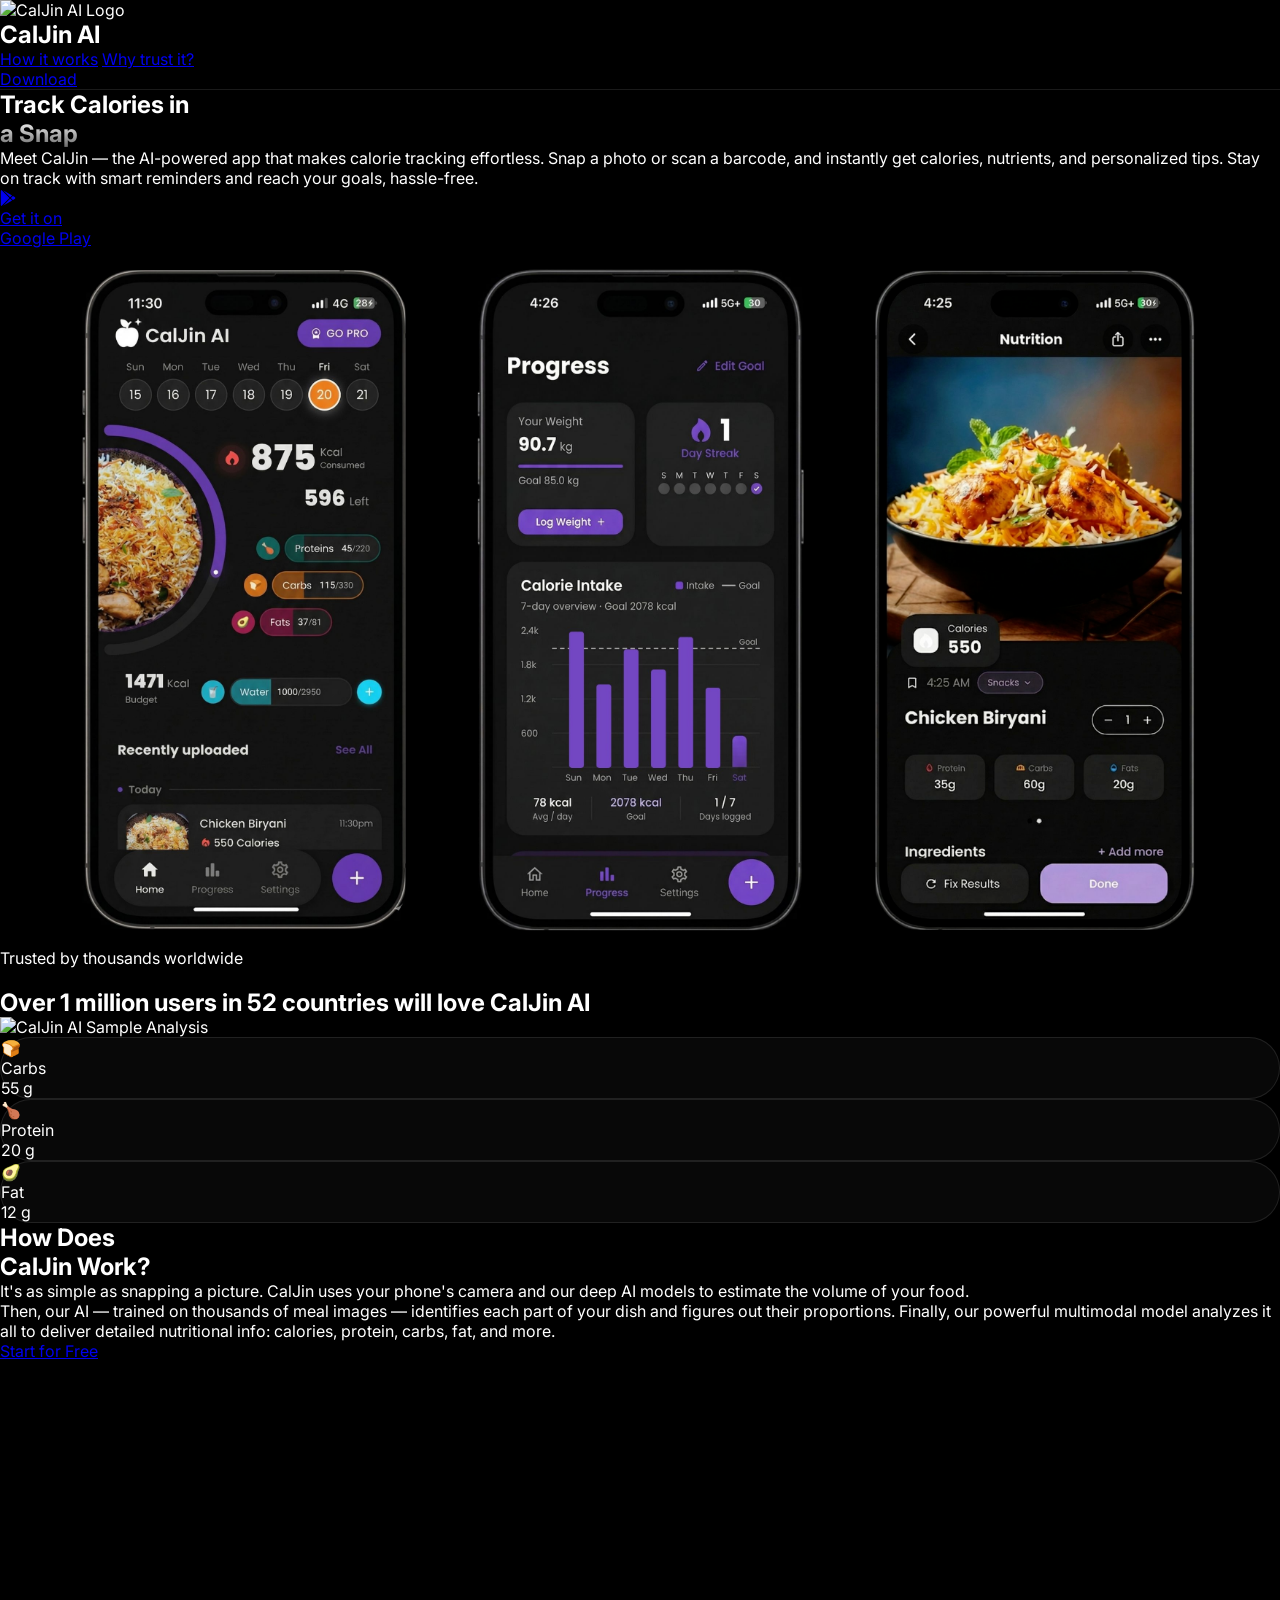
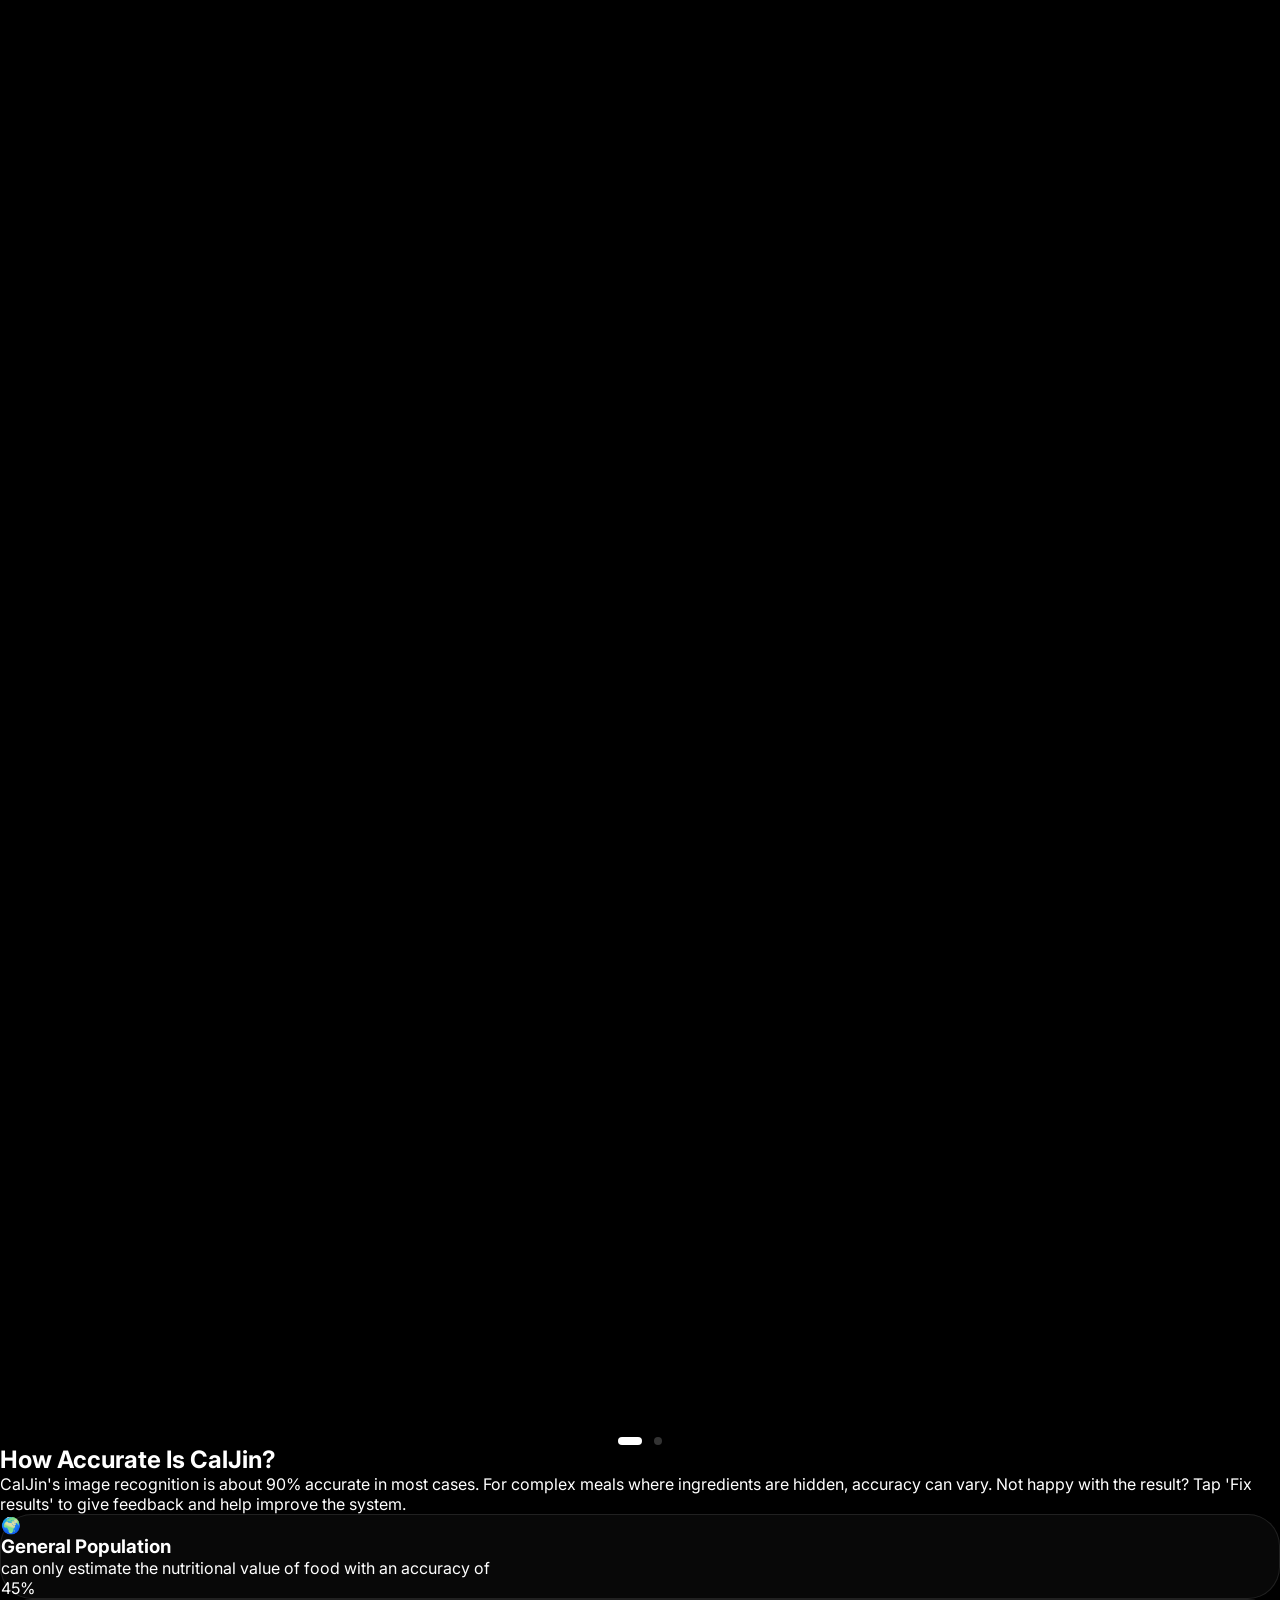
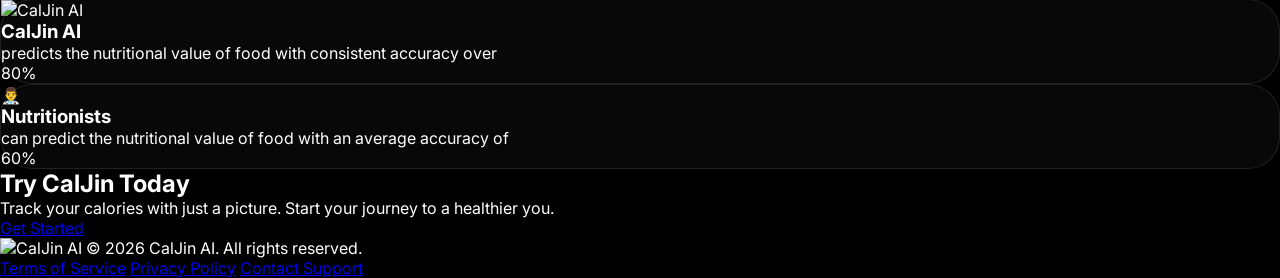
==== index.html @ 2215c96b "Initial commit" ====
<!DOCTYPE html>
<html lang="en" class="scroll-smooth">

<head>
    <meta charset="UTF-8">
    <meta name="viewport" content="width=device-width, initial-scale=1.0">
    <title>CalJin AI - AI Calorie Tracker</title>
    <link rel="icon" type="image/png" href="assets/image/Gemini_Generated_Image_bz4fphbz4fphbz4f.png">
    <meta name="description"
        content="Meet CalJin — the AI-powered app that makes calorie tracking effortless. Snap a photo and instantly get calories, nutrients, and personalized tips.">

    <!-- Tailwind CSS CDN -->
    <script src="https://cdn.tailwindcss.com"></script>

    <!-- Google Fonts: Inter -->
    <link rel="preconnect" href="https://fonts.googleapis.com">
    <link rel="preconnect" href="https://fonts.gstatic.com" crossorigin>
    <link href="https://fonts.googleapis.com/css2?family=Inter:wght@300;400;500;600;700;800&display=swap"
        rel="stylesheet">

    <!-- Custom Styles -->
    <link rel="stylesheet" href="https://cdnjs.cloudflare.com/ajax/libs/font-awesome/6.5.1/css/all.min.css">
    <link rel="stylesheet" href="style.css">

    <script>
        tailwind.config = {
            theme: {
                extend: {
                    colors: {
                        dark: '#000000',
                        premium: '#1a1a1a',
                        accent: '#ffffff',
                    },
                    fontFamily: {
                        sans: ['Inter', 'sans-serif'],
                    },
                }
            }
        }
    </script>
    <script src="assets/js/protection.js"></script>
</head>

<body class="bg-dark text-white font-sans antialiased overflow-x-hidden">

    <!-- Fixed Navbar -->
    <nav class="fixed top-0 left-0 right-0 z-50 transition-all duration-300 glass-nav">
        <div class="max-w-7xl mx-auto px-6 py-4 flex items-center justify-between">
            <!-- Logo Section -->
            <div class="flex items-center gap-3">
                <div class="w-10 h-10 rounded-xl flex items-center justify-center overflow-hidden">
                    <img src="assets/image/Gemini_Generated_Image_bz4fphbz4fphbz4f.png" alt="CalJin AI Logo"
                        class="w-full h-full object-cover">
                </div>
                <div>
                    <h1 class="text-lg font-bold leading-none">CalJin AI</h1>

                </div>
            </div>

            <!-- Nav Links -->
            <div class="hidden md:flex items-center gap-8 text-sm font-medium text-white/70">
                <a href="#how-it-works" class="hover:text-white transition-colors">How it works</a>
                <a href="#accuracy" class="hover:text-white transition-colors">Why trust it?</a>
            </div>

            <!-- CTA -->
            <div>
                <a href="#"
                    class="bg-white text-black px-6 py-2.5 rounded-full text-sm font-semibold hover:scale-105 active:scale-95 transition-all">
                    Download
                </a>
            </div>
        </div>
    </nav>

    <!-- Hero Section -->
    <section class="relative pt-32 pb-20 md:pt-52 md:pb-32 px-6 overflow-hidden">

        <div class="max-w-7xl mx-auto flex flex-col md:flex-row items-center gap-12 md:gap-20">
            <!-- Left Side Content -->
            <div class="flex-1 text-center md:text-left space-y-8">
                <h1 class="text-5xl md:text-7xl font-extrabold tracking-tight leading-[1.1]">
                    Track Calories in <br class="hidden md:block"> <span
                        class="text-white/40 text-transparent-gradient">a Snap</span>
                </h1>
                <p class="text-lg md:text-xl text-white/60 max-w-lg mx-auto md:mx-0 leading-relaxed">
                    Meet CalJin — the AI-powered app that makes calorie tracking effortless. Snap a photo or scan a
                    barcode, and instantly get calories, nutrients, and personalized tips. Stay on track with smart
                    reminders and reach your goals, hassle-free.
                </p>

                <!-- Store Button -->
                <div class="flex items-center gap-6 justify-center md:justify-start pt-4">
                    <!-- Store Button -->
                    <a href="#"
                        class="flex items-center gap-4 bg-black border border-white/20 px-8 py-4 rounded-2xl hover:bg-white/10 transition-all group shadow-lg hover:shadow-white/5 active:scale-95">
                        <i class="fa-brands fa-google-play text-4xl group-hover:scale-110 transition-transform"></i>
                        <div class="text-left">
                            <p class="text-[10px] uppercase tracking-widest leading-none opacity-60 font-bold mb-1">Get
                                it on</p>
                            <p class="text-2xl font-black">Google Play</p>
                        </div>
                    </a>
                </div>
            </div>

            <!-- Right Side Mockup (Slideshow) -->
            <div class="flex-1 relative flex items-center justify-center w-full min-h-[350px] md:min-h-0">
                <div id="hero-slideshow"
                    class="relative z-10 w-full max-w-[320px] md:max-w-[500px] mx-auto hero-mockup-float flex items-center justify-center">
                    <img src="assets/image/1.png" alt="CalJin AI App 1"
                        class="slideshow-img active opacity-100 absolute w-full transition-opacity duration-1000 ease-in-out">
                    <img src="assets/image/2.png" alt="CalJin AI App 2"
                        class="slideshow-img opacity-0 absolute w-full transition-opacity duration-1000 ease-in-out">
                    <img src="assets/image/3.png" alt="CalJin AI App 3"
                        class="slideshow-img opacity-0 absolute w-full transition-opacity duration-1000 ease-in-out">
                </div>
            </div>
        </div>
    </section>

    <!-- Slideshow Control Script -->
    <script>
        document.addEventListener('DOMContentLoaded', () => {
            const images = document.querySelectorAll('.slideshow-img');
            let currentIndex = 0;

            setInterval(() => {
                images[currentIndex].classList.remove('opacity-100');
                images[currentIndex].classList.add('opacity-0');

                currentIndex = (currentIndex + 1) % images.length;

                images[currentIndex].classList.remove('opacity-0');
                images[currentIndex].classList.add('opacity-100');
            }, 4000); // Swaps every 4 seconds
        });
    </script>
    <!-- Social Proof Section -->
    <section class="py-12 bg-black border-t border-b border-white/5 overflow-hidden">
        <div class="max-w-7xl mx-auto px-6 text-center">
            <p class="text-white/40 text-sm font-medium tracking-widest uppercase mb-8">Trusted by thousands worldwide
            </p>

            <!-- User Avatars Row -->
            <div class="flex flex-col items-center gap-6">
                <div class="flex -space-x-4 overflow-hidden justify-center items-center">
                    <img class="inline-block h-12 w-12 rounded-full ring-4 ring-black"
                        src="https://images.unsplash.com/photo-1491528323818-fdd1faba62cc?ixlib=rb-1.2.1&ixid=eyJhcHBfaWQiOjEyMDd9&auto=format&fit=facearea&facepad=2&w=256&h=256&q=80"
                        alt="">
                    <img class="inline-block h-12 w-12 rounded-full ring-4 ring-black"
                        src="https://images.unsplash.com/photo-1550525811-e5869dd03032?ixlib=rb-1.2.1&auto=format&fit=facearea&facepad=2&w=256&h=256&q=80"
                        alt="">
                    <img class="inline-block h-12 w-12 rounded-full ring-4 ring-black"
                        src="https://images.unsplash.com/photo-1500648767791-00dcc994a43e?ixlib=rb-1.2.1&ixid=eyJhcHBfaWQiOjEyMDd9&auto=format&fit=facearea&facepad=2.25&w=256&h=256&q=80"
                        alt="">
                    <img class="inline-block h-12 w-12 rounded-full ring-4 ring-black"
                        src="https://images.unsplash.com/photo-1472099645785-5658abf4ff4e?ixlib=rb-1.2.1&ixid=eyJhcHBfaWQiOjEyMDd9&auto=format&fit=facearea&facepad=2&w=256&h=256&q=80"
                        alt="">
                    <img class="inline-block h-12 w-12 rounded-full ring-4 ring-black"
                        src="https://images.unsplash.com/photo-1517365830460-955ce3ccd263?ixlib=rb-1.2.1&ixid=eyJhcHBfaWQiOjEyMDd9&auto=format&fit=facearea&facepad=2&w=256&h=256&q=80"
                        alt="">
                </div>
                <h2 class="text-2xl md:text-3xl font-light">
                    Over <span class="font-bold text-white">1 million</span> users in 52 countries will love <span
                        class="font-bold">CalJin AI</span>
                </h2>
            </div>
        </div>
    </section>

    <!-- How Does It Work Section -->
    <section id="how-it-works" class="py-24 md:py-40 px-6 overflow-hidden">
        <div class="max-w-7xl mx-auto">
            <div class="carousel-viewport py-20">
                <div class="carousel-track" id="how-it-works-track">

                    <!-- Slide 1: Original How It Works -->
                    <div class="carousel-slide px-4 md:px-20">
                        <div class="flex flex-col md:flex-row items-center gap-16 md:gap-32">
                            <!-- Pancake/Biryani Illustration -->
                            <div class="flex-1 relative order-2 md:order-1 flex items-center justify-center">
                                <div class="relative w-full max-w-2xl">
                                    <img src="assets/image/4.png" alt="CalJin AI Sample Analysis" class="w-full">

                                    <!-- Floating Macro Labels -->
                                    <div
                                        class="absolute top-0 left-4 aspect-square w-24 glass-card p-2 flex flex-col items-center justify-center rounded-[2rem] text-center">
                                        <div
                                            class="w-8 h-8 rounded-lg bg-orange-500/20 flex items-center justify-center mb-1">
                                            🍞</div>
                                        <p class="text-[9px] text-white/50 uppercase font-black tracking-tighter">Carbs
                                        </p>
                                        <p class="text-base font-black">55 g</p>
                                    </div>
                                    <div
                                        class="absolute top-1/3 right-4 aspect-square w-24 glass-card p-2 flex flex-col items-center justify-center rounded-[2rem] text-center">
                                        <div
                                            class="w-8 h-8 rounded-lg bg-red-500/20 flex items-center justify-center mb-1">
                                            🍗</div>
                                        <p class="text-[9px] text-white/50 uppercase font-black tracking-tighter">
                                            Protein</p>
                                        <p class="text-base font-black">20 g</p>
                                    </div>
                                    <div
                                        class="absolute bottom-4 left-1/2 -translate-x-1/2 aspect-square w-24 glass-card p-2 flex flex-col items-center justify-center rounded-[2rem] text-center">
                                        <div
                                            class="w-8 h-8 rounded-lg bg-green-500/20 flex items-center justify-center mb-1">
                                            🥑</div>
                                        <p class="text-[9px] text-white/50 uppercase font-black tracking-tighter">Fat
                                        </p>
                                        <p class="text-base font-black">12 g</p>
                                    </div>
                                </div>
                            </div>

                            <!-- Content -->
                            <div class="flex-1 space-y-8 order-1 md:order-2 px-4 md:px-0">
                                <h2 class="text-4xl md:text-5xl font-bold tracking-tight">How Does <br> <span
                                        class="text-white/40">CalJin Work?</span></h2>
                                <div class="space-y-6 text-lg text-white/60 leading-relaxed">
                                    <p>It's as simple as snapping a picture. CalJin uses your phone's camera and our
                                        deep AI models to estimate the volume of your food.</p>
                                    <p>Then, our AI — trained on thousands of meal images — identifies each part of your
                                        dish and figures out their proportions. Finally, our powerful multimodal model
                                        analyzes it all to deliver detailed nutritional info: calories, protein, carbs,
                                        fat, and more.</p>
                                </div>
                                <div class="pt-4">
                                    <a href="#"
                                        class="bg-white text-black px-8 py-4 rounded-full font-bold hover:scale-105 active:scale-95 transition-all inline-block">
                                        Start for Free
                                    </a>
                                </div>
                            </div>
                        </div>
                    </div>

                    <!-- Slide 2: Live AI Assistant -->
                    <div class="carousel-slide px-4 md:px-20">
                        <div class="flex flex-col md:flex-row items-center gap-16 md:gap-32">
                            <!-- AI Mockup -->
                            <div class="flex-1 relative order-2 md:order-1 flex items-center justify-center">
                                <div class="relative w-full max-w-xl group">
                                    <div
                                        class="absolute inset-0 bg-white/10 blur-3xl rounded-full opacity-30 group-hover:opacity-50 transition-opacity">
                                    </div>
                                    <img src="assets/image/5.png" alt="CalJin Live AI Assistant"
                                        class="relative w-full transition-transform duration-500 group-hover:scale-[1.02]">

                                    <!-- Floating AI Labels -->
                                    <div
                                        class="absolute top-2 right-2 md:-top-6 md:-right-6 glass-card px-3 py-2 md:px-4 md:py-3 flex items-center gap-2 md:gap-3 animate-pulse z-20 scale-90 md:scale-100">
                                        <div
                                            class="w-6 h-6 md:w-8 md:h-8 rounded-full bg-blue-500/20 flex items-center justify-center">
                                            <i class="fa-solid fa-microphone text-blue-400 text-xs md:text-base"></i>
                                        </div>
                                        <div class="text-left">
                                            <p
                                                class="text-[8px] md:text-[10px] text-white/50 uppercase font-black tracking-widest">
                                                Voice AI</p>
                                            <p class="text-xs md:text-sm font-bold">Listening...</p>
                                        </div>
                                    </div>

                                    <div
                                        class="absolute top-1/2 left-2 md:-left-8 -translate-y-1/2 glass-card px-3 py-2 md:px-4 md:py-3 flex items-center gap-2 md:gap-3 z-20 scale-90 md:scale-100 hidden sm:flex">
                                        <div
                                            class="w-6 h-6 md:w-8 md:h-8 rounded-full bg-purple-500/20 flex items-center justify-center">
                                            <i class="fa-solid fa-sparkles text-purple-400 text-xs md:text-base"></i>
                                        </div>
                                        <div class="text-left">
                                            <p
                                                class="text-[8px] md:text-[10px] text-white/50 uppercase font-black tracking-widest">
                                                Assistant</p>
                                            <p class="text-xs md:text-sm font-bold">"What's in this bowl?"</p>
                                        </div>
                                    </div>

                                    <div
                                        class="absolute bottom-2 left-1/2 md:-bottom-6 -translate-x-1/2 glass-card px-4 py-2 md:px-6 flex items-center gap-3 md:gap-4 bg-white/5 z-20 scale-90 md:scale-100">
                                        <div class="flex gap-1">
                                            <div class="w-1 h-3 md:h-4 bg-blue-400 rounded-full animate-bounce"
                                                style="animation-delay: 0.1s"></div>
                                            <div class="w-1 h-4 md:h-6 bg-blue-400 rounded-full animate-bounce"
                                                style="animation-delay: 0.2s"></div>
                                            <div class="w-1 h-3 md:h-4 bg-blue-400 rounded-full animate-bounce"
                                                style="animation-delay: 0.3s"></div>
                                            <div class="w-1 h-5 md:h-7 bg-blue-400 rounded-full animate-bounce"
                                                style="animation-delay: 0.4s"></div>
                                            <div class="w-1 h-4 md:h-5 bg-blue-400 rounded-full animate-bounce"
                                                style="animation-delay: 0.5s"></div>
                                        </div>
                                        <p class="text-[10px] md:text-xs font-medium text-white/70">Analyzing
                                            nutrients...</p>
                                    </div>
                                </div>
                            </div>

                            <!-- Content -->
                            <div class="flex-1 space-y-8 order-1 md:order-2 px-4 md:px-0">
                                <h2 class="text-4xl md:text-5xl font-bold tracking-tight">Meet Your <br> <span
                                        class="text-white/40">Live AI Assistant</span></h2>
                                <div class="space-y-6 text-lg text-white/60 leading-relaxed">
                                    <p>Need instant answers about what's on your plate? Just long-press the microphone
                                        button and your camera comes alive.</p>
                                    <p>Our Live AI talks back to you in real-time, identifying ingredients, estimating
                                        portion sizes, and answering your nutrition questions instantly. It's like
                                        having a world-class nutritionist right in your pocket, ready to guide your
                                        every bite.</p>
                                </div>
                                <div class="pt-4">
                                    <a href="#"
                                        class="bg-white text-black px-8 py-4 rounded-full font-bold hover:scale-105 active:scale-95 transition-all inline-block">
                                        Experience It Now
                                    </a>
                                </div>
                            </div>
                        </div>
                    </div>

                </div>
            </div>

            <!-- Indicators -->
            <div class="carousel-dots" id="carousel-dots">
                <div class="dot active" onclick="goToSlide(0)"></div>
                <div class="dot" onclick="goToSlide(1)"></div>
            </div>
        </div>
    </section>
    <!-- Accuracy Section -->
    <section id="accuracy" class="py-24 md:py-40 bg-black/50">
        <div class="max-w-7xl mx-auto px-6 text-center space-y-16">
            <div class="space-y-4">
                <h2 class="text-4xl md:text-5xl font-bold">How Accurate Is <span class="text-white/40">CalJin?</span>
                </h2>
                <p class="text-white/50 max-w-2xl mx-auto leading-relaxed">
                    CalJin's image recognition is about 90% accurate in most cases. For complex meals where ingredients
                    are hidden, accuracy can vary. Not happy with the result? Tap 'Fix results' to give feedback and
                    help improve the system.
                </p>
            </div>

            <div class="grid grid-cols-1 md:grid-cols-3 gap-8">
                <!-- General Population -->
                <div class="glass-card p-10 flex flex-col items-center gap-6">
                    <div class="text-5xl">🌍</div>
                    <div class="space-y-2">
                        <h3 class="font-bold text-xl">General Population</h3>
                        <p class="text-sm text-white/40">can only estimate the nutritional value of food with an
                            accuracy of</p>
                    </div>
                    <div class="text-6xl font-black text-white/20">45%</div>
                </div>

                <!-- CalJin AI (Highlighted) -->
                <div
                    class="glass-card p-10 flex flex-col items-center gap-6 border-white/40 bg-white/5 relative overflow-hidden group">
                    <div class="w-16 h-16 rounded-2xl flex items-center justify-center overflow-hidden">
                        <img src="assets/image/Gemini_Generated_Image_bz4fphbz4fphbz4f.png" alt="CalJin AI"
                            class="w-full h-full object-cover logo-pulse">
                    </div>
                    <div class="space-y-2 relative z-10">
                        <h3 class="font-bold text-xl uppercase tracking-widest">CalJin AI</h3>
                        <p class="text-sm text-white/60">predicts the nutritional value of food with consistent accuracy
                            over</p>
                    </div>
                    <div class="text-7xl font-black text-white animate-pulse">80%</div>
                </div>

                <!-- Nutritionists -->
                <div class="glass-card p-10 flex flex-col items-center gap-6">
                    <div class="text-5xl">👨‍⚕️</div>
                    <div class="space-y-2">
                        <h3 class="font-bold text-xl">Nutritionists</h3>
                        <p class="text-sm text-white/40">can predict the nutritional value of food with an average
                            accuracy of</p>
                    </div>
                    <div class="text-6xl font-black text-white/20">60%</div>
                </div>
            </div>
        </div>
    </section>

    <!-- Final CTA Section -->
    <section class="py-24 md:py-40 px-6 text-center relative overflow-hidden">

        <div class="max-w-3xl mx-auto space-y-10">
            <h2 class="text-5xl md:text-7xl font-extrabold tracking-tight">Try CalJin Today</h2>
            <p class="text-xl text-white/50">Track your calories with just a picture. Start your journey to a healthier
                you.</p>
            <div class="pt-4">
                <a href="#"
                    class="bg-white text-black px-10 py-5 rounded-full text-lg font-bold hover:scale-105 active:scale-95 transition-all shadow-[0_0_40px_rgba(255,255,255,0.2)]">
                    Get Started
                </a>
            </div>
        </div>
    </section>

    <!-- Footer -->
    <footer class="py-12 border-t border-white/5 px-6">
        <div class="max-w-7xl mx-auto flex flex-col md:flex-row items-center justify-between gap-8">
            <div class="flex items-center gap-3">
                <img src="assets/image/Gemini_Generated_Image_bz4fphbz4fphbz4f.png" alt="CalJin AI"
                    class="w-6 h-6 opacity-50 rounded-md overflow-hidden object-cover">
                <span class="text-sm text-white/30 font-medium">© 2026 CalJin AI. All rights reserved.</span>
            </div>

            <div class="flex gap-8 text-xs font-medium text-white/30">
                <a href="terms-of-service.html" class="hover:text-white transition-colors">Terms of Service</a>
                <a href="privacy-policy.html" class="hover:text-white transition-colors">Privacy Policy</a>
                <a href="contact.html" class="hover:text-white transition-colors">Contact Support</a>
            </div>
        </div>
    </footer>

    <!-- How It Works Carousel Script -->
    <script>
        let currentSlide = 0;
        const track = document.getElementById('how-it-works-track');
        const dots = document.querySelectorAll('.dot');
        const totalSlides = 2;

        function updateCarousel() {
            track.style.transform = `translateX(-${currentSlide * 100}%)`;
            dots.forEach((dot, index) => {
                dot.classList.toggle('active', index === currentSlide);
            });
        }

        function goToSlide(index) {
            currentSlide = index;
            updateCarousel();
            resetInterval();
        }

        let carouselInterval = setInterval(() => {
            currentSlide = (currentSlide + 1) % totalSlides;
            updateCarousel();
        }, 6000);

        function resetInterval() {
            clearInterval(carouselInterval);
            carouselInterval = setInterval(() => {
                currentSlide = (currentSlide + 1) % totalSlides;
                updateCarousel();
            }, 6000);
        }
    </script>
</body>

</html>
---- style.css ----
/* Custom Styles for CalJin AI Landing Page */

:root {
    --bg-dark: #000000;
    --glass-bg: rgba(255, 255, 255, 0.03);
    --glass-border: rgba(255, 255, 255, 0.1);
    --accent-glow: rgba(255, 255, 255, 0.05);
}

* {
    margin: 0;
    padding: 0;
    box-sizing: border-box;
}

body {
    background-color: var(--bg-dark);
    color: #ffffff;
    font-family: 'Inter', -apple-system, BlinkMacSystemFont, 'Segoe UI', Roboto, Helvetica, Arial, sans-serif;
}

/* Glassmorphism Navigation */
.glass-nav {
    background: rgba(0, 0, 0, 0.8);
    backdrop-filter: blur(20px);
    -webkit-backdrop-filter: blur(20px);
    border-bottom: 1px solid var(--glass-border);
}

/* Hero Floating Animation */
@keyframes float {
    0% {
        transform: translateY(0px) rotate(0deg);
    }

    50% {
        transform: translateY(-20px) rotate(1deg);
    }

    100% {
        transform: translateY(0px) rotate(0deg);
    }
}

.hero-mockup-float {
    animation: float 6s ease-in-out infinite;
    position: relative;
    overflow: visible;
    height: 400px;
    /* Mobile-first base height */
    display: flex;
    align-items: center;
    justify-content: center;
}

.slideshow-img {
    max-width: 100%;
    /* Increased from 85% */
    max-height: 100%;
    height: auto;
    object-fit: contain;
}

/* Section Spacing */
section {
    position: relative;
    z-index: 1;
}

/* Glass Cards */
.glass-card {
    background: var(--glass-bg);
    backdrop-filter: blur(10px);
    -webkit-backdrop-filter: blur(10px);
    border: 1px solid var(--glass-border);
    border-radius: 2rem;
    transition: all 0.3s ease;
}

.glass-card:hover {
    background: rgba(255, 255, 255, 0.05);
    border-color: rgba(255, 255, 255, 0.2);
}

/* Glowing Elements */
.glow-bg {
    position: absolute;
    filter: blur(120px);
    pointer-events: none;
    z-index: -1;
    border-radius: 50%;
}

/* Custom Text Gradients/Colors */
.text-transparent-gradient {
    background: linear-gradient(180deg, #fff 0%, rgba(255, 255, 255, 0.4) 100%);
    -webkit-background-clip: text;
    background-clip: text;
    -webkit-text-fill-color: transparent;
}

/* Smooth Transitions */
a,
button {
    transition: all 0.2s cubic-bezier(0.4, 0, 0.2, 1);
}

/* Custom Scrollbar */
::-webkit-scrollbar {
    width: 8px;
}

::-webkit-scrollbar-track {
    background: var(--bg-dark);
}

::-webkit-scrollbar-thumb {
    background: #333;
    border-radius: 10px;
}

::-webkit-scrollbar-thumb:hover {
    background: #444;
}

/* Logo Pulse Animation */
@keyframes logo-pulse {
    0% {
        opacity: 0.8;
    }

    50% {
        opacity: 1;
    }

    100% {
        opacity: 0.8;
    }
}

.logo-pulse {
    animation: logo-pulse 3s infinite ease-in-out;
}


/* Carousel Styles */
.carousel-viewport {
    width: 100%;
    overflow: hidden;
    position: relative;
}

.carousel-track {
    display: flex;
    transition: transform 0.8s cubic-bezier(0.65, 0, 0.35, 1);
}

.carousel-slide {
    flex: 0 0 100%;
    width: 100%;
}

.carousel-dots {
    display: flex;
    justify-content: center;
    gap: 12px;
    margin-top: 48px;
}

.dot {
    width: 8px;
    height: 8px;
    border-radius: 50%;
    background: rgba(255, 255, 255, 0.2);
    cursor: pointer;
    transition: all 0.3s ease;
}

.dot.active {
    background: #fff;
    width: 24px;
    border-radius: 10px;
}

/* ===== RESPONSIVE DESIGN ===== */

/* Large Desktop (1200px+) */
@media (min-width: 1200px) {
    .hero-mockup-float {
        height: 700px;
    }
}

/* Tablet Landscape / Small Desktop (1024px) */
@media (max-width: 1024px) {
    .hero-mockup-float {
        height: 550px;
    }
}

/* Tablet Portrait (768px) */
@media (max-width: 768px) {
    h1 {
        font-size: 2.5rem !important;
    }

    .hero-mockup-float {
        height: 450px;
        max-width: 350px;
        margin: 0 auto;
    }

    .carousel-dots {
        margin-top: 24px;
    }
}

/* Mobile Landscape / Large Phones (580px) */
@media (max-width: 580px) {
    h1 {
        font-size: 2rem !important;
    }

    .hero-mockup-float {
        height: 380px;
        max-width: 300px;
    }
}

/* Standard Mobile (480px) */
@media (max-width: 480px) {
    h1 {
        font-size: 1.75rem !important;
    }

    .hero-mockup-float {
        height: 350px;
        max-width: 280px;
    }

    .glass-card {
        border-radius: 1.2rem;
    }

    .carousel-dots {
        margin-top: 16px;
        gap: 8px;
    }
}

/* Small Mobile (360px and below) */
@media (max-width: 360px) {
    h1 {
        font-size: 1.5rem !important;
    }

    .hero-mockup-float {
        height: 300px;
        max-width: 240px;
    }

    .glass-card {
        border-radius: 1rem;
    }
}
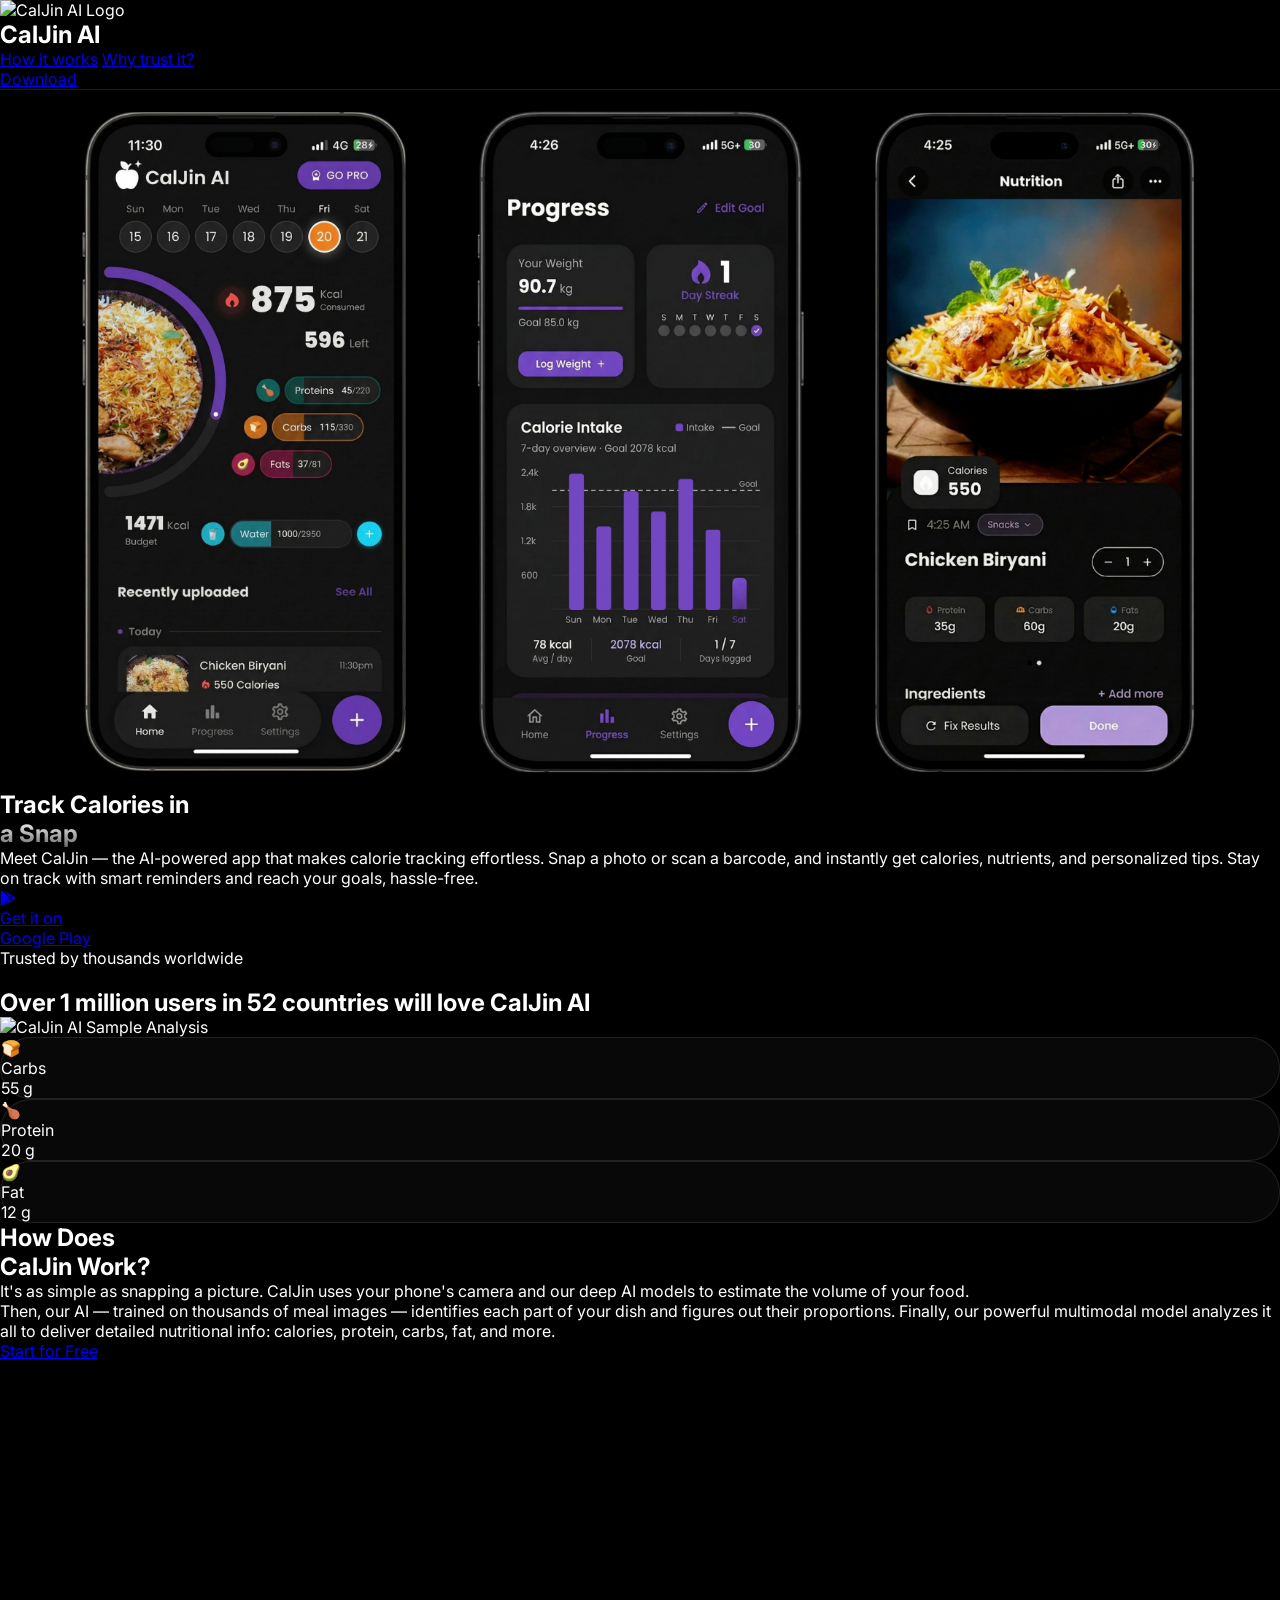
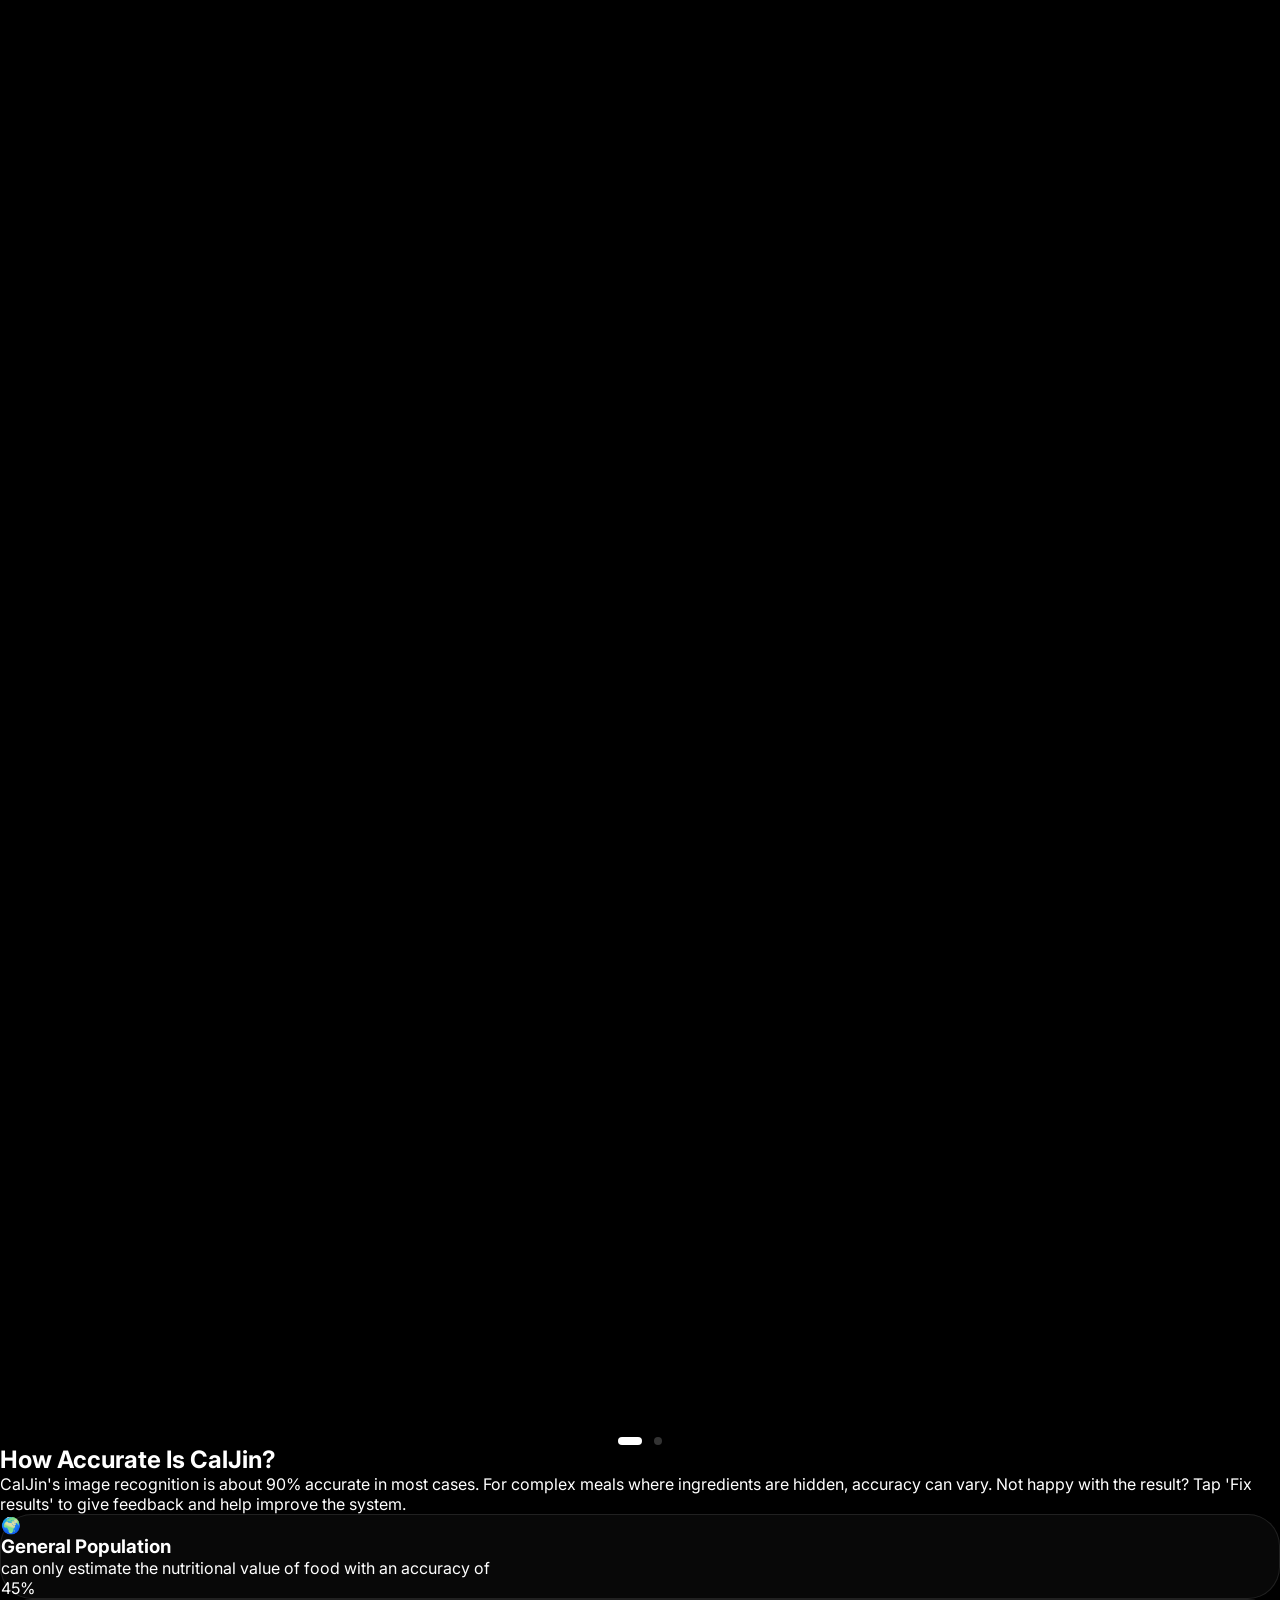
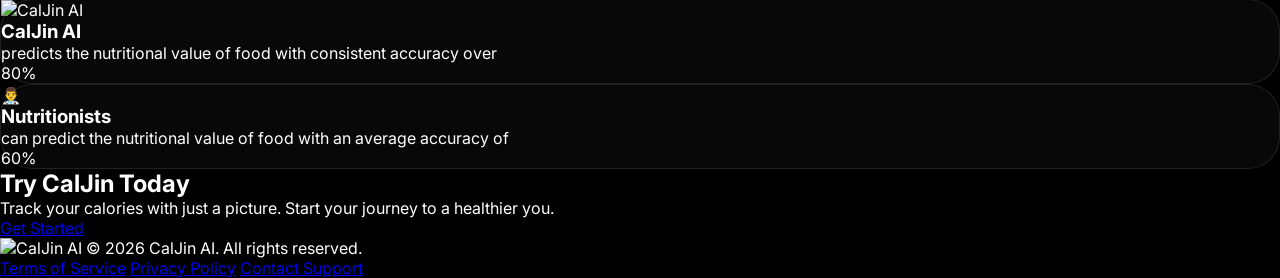
==== commit d199f292: "New" ====
--- a/index.html
+++ b/index.html
@@ -78,6 +78,17 @@
     <section class="relative pt-32 pb-20 md:pt-52 md:pb-32 px-6 overflow-hidden">
 
         <div class="max-w-7xl mx-auto flex flex-col md:flex-row items-center gap-12 md:gap-20">
+            <div class="flex-1 relative flex items-center justify-center w-full min-h-[350px] md:min-h-0">
+                <div id="hero-slideshow"
+                    class="relative z-10 w-full max-w-[320px] md:max-w-[500px] mx-auto hero-mockup-float flex items-center justify-center">
+                    <img src="assets/image/1.png" alt="CalJin AI App 1"
+                        class="slideshow-img active opacity-100 absolute w-full transition-opacity duration-1000 ease-in-out">
+                    <img src="assets/image/2.png" alt="CalJin AI App 2"
+                        class="slideshow-img opacity-0 absolute w-full transition-opacity duration-1000 ease-in-out">
+                    <img src="assets/image/3.png" alt="CalJin AI App 3"
+                        class="slideshow-img opacity-0 absolute w-full transition-opacity duration-1000 ease-in-out">
+                </div>
+            </div>
             <!-- Left Side Content -->
             <div class="flex-1 text-center md:text-left space-y-8">
                 <h1 class="text-5xl md:text-7xl font-extrabold tracking-tight leading-[1.1]">
@@ -106,17 +117,7 @@
             </div>
 
             <!-- Right Side Mockup (Slideshow) -->
-            <div class="flex-1 relative flex items-center justify-center w-full min-h-[350px] md:min-h-0">
-                <div id="hero-slideshow"
-                    class="relative z-10 w-full max-w-[320px] md:max-w-[500px] mx-auto hero-mockup-float flex items-center justify-center">
-                    <img src="assets/image/1.png" alt="CalJin AI App 1"
-                        class="slideshow-img active opacity-100 absolute w-full transition-opacity duration-1000 ease-in-out">
-                    <img src="assets/image/2.png" alt="CalJin AI App 2"
-                        class="slideshow-img opacity-0 absolute w-full transition-opacity duration-1000 ease-in-out">
-                    <img src="assets/image/3.png" alt="CalJin AI App 3"
-                        class="slideshow-img opacity-0 absolute w-full transition-opacity duration-1000 ease-in-out">
-                </div>
-            </div>
+
         </div>
     </section>
 
